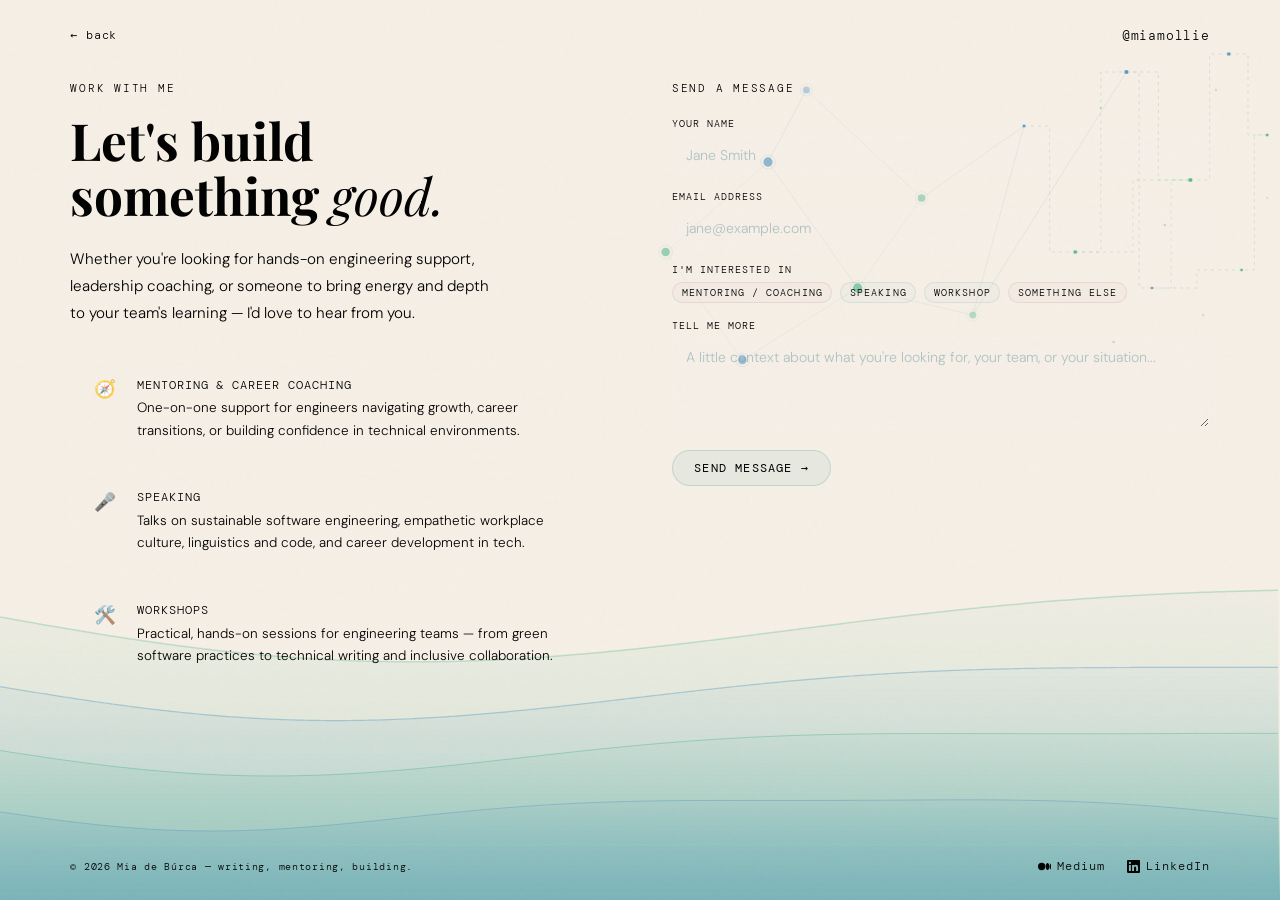
==== contact.html @ 3c82abfa "WIP Redesign" ====
<!doctype html>
<html lang="en">
  <head>
    <meta charset="UTF-8" />
    <meta name="viewport" content="width=device-width, initial-scale=1.0" />
    <title>Work with me — @miamollie</title>
    <link rel="preconnect" href="https://fonts.googleapis.com" />
    <link
      href="https://fonts.googleapis.com/css2?family=Playfair+Display:ital,wght@0,400;0,700;1,400&family=DM+Mono:wght@300;400;500&family=DM+Sans:ital,wght@0,300;0,400;1,300&display=swap"
      rel="stylesheet"
    />
    <style>
      *,
      *::before,
      *::after {
        box-sizing: border-box;
        margin: 0;
        padding: 0;
      }

      :root {
        --bg: #f5efe6;
        --primary: #6a9aaa;
        --primary-dim: #4a7888;
        --accent: #b07a6a;
        --accent-dim: #8a5a4a;
        --ink: #2a3540;
        --ink-mid: #4a5a68;
        --ink-lt: #7a8e9a;
      }

      html,
      body {
        height: 100%;
        overflow: hidden;
      }

      body {
        background: var(--bg);
        color: var(--pearl);
        font-family: "DM Sans", sans-serif;
        font-weight: 300;
      }

      /* ── Grain ── */
      body::after {
        content: "";
        position: fixed;
        inset: 0;
        z-index: 100;
        pointer-events: none;
        background-image: url("data:image/svg+xml,%3Csvg viewBox='0 0 200 200' xmlns='http://www.w3.org/2000/svg'%3E%3Cfilter id='n'%3E%3CfeTurbulence type='fractalNoise' baseFrequency='0.85' numOctaves='4' stitchTiles='stitch'/%3E%3C/filter%3E%3Crect width='100%25' height='100%25' filter='url(%23n)' opacity='0.035'/%3E%3C/svg%3E");
        opacity: 0.55;
      }

      canvas#bg-canvas {
        position: fixed;
        inset: 0;
        z-index: 0;
        pointer-events: none;
        width: 100%;
        height: 100%;
      }

      /* ── Shell ── */
      .shell {
        position: relative;
        z-index: 1;
        width: 100vw;
        height: 100vh;
        display: grid;
        grid-template-rows: auto 1fr auto;
        padding: 0 clamp(1.6rem, 5.5vw, 4.5rem);
        overflow: hidden;
      }

      /* ── Top bar ── */
      .topbar {
        display: flex;
        justify-content: space-between;
        align-items: center;
        padding: 1.7rem 0 0.8rem;
        opacity: 0;
        animation: up 0.7s 0.05s forwards;
      }
      .back-link {
        font-family: "DM Mono", monospace;
        font-size: 0.72rem;
        color: var(--muted-lt);
        text-decoration: none;
        letter-spacing: 0.07em;
        transition: color 0.2s;
        display: flex;
        align-items: center;
        gap: 0.4rem;
      }
      .back-link:hover {
        color: var(--teal);
      }
      .nav-logo {
        font-family: "DM Mono", monospace;
        font-size: 0.8rem;
        color: var(--mauve);
        letter-spacing: 0.06em;
        text-decoration: none;
      }

      /* ── Main ── */
      .main {
        display: grid;
        grid-template-columns: 1fr 1fr;
        gap: 4rem;
        align-items: start;
        padding-top: 1.5rem;
      }

      /* ── Left: intro ── */
      .left {
        opacity: 0;
        animation: up 0.85s 0.18s forwards;
      }

      .page-label {
        font-family: "DM Mono", monospace;
        font-size: 0.68rem;
        letter-spacing: 0.16em;
        text-transform: uppercase;
        color: var(--teal);
        margin-bottom: 1.1rem;
      }

      h1 {
        font-family: "Playfair Display", serif;
        font-weight: 700;
        font-size: clamp(2rem, 4vw, 3.4rem);
        line-height: 1.08;
        color: var(--pearl);
        margin-bottom: 1.4rem;
      }
      h1 em {
        font-style: italic;
        font-weight: 400;
        color: var(--mauve);
      }

      .intro-text {
        font-size: 0.95rem;
        line-height: 1.8;
        color: var(--muted-lt);
        margin-bottom: 2rem;
        max-width: 420px;
      }

      /* ── Service cards ── */
      .services {
        display: flex;
        flex-direction: column;
        gap: 0.85rem;
      }

      .service-card {
        display: flex;
        gap: 1rem;
        align-items: flex-start;
        padding: 1rem 1.1rem;
        border: 1px solid rgba(255, 255, 255, 0.055);
        border-radius: 10px;
        background: rgba(255, 255, 255, 0.025);
        transition:
          border-color 0.2s,
          background 0.2s;
      }
      .service-card:hover {
        border-color: rgba(130, 181, 170, 0.25);
        background: rgba(130, 181, 170, 0.04);
      }
      .service-icon {
        font-size: 1.1rem;
        width: 2rem;
        text-align: center;
        flex-shrink: 0;
        margin-top: 0.1rem;
        opacity: 0.75;
      }
      .service-body {
      }
      .service-title {
        font-family: "DM Mono", monospace;
        font-size: 0.74rem;
        letter-spacing: 0.08em;
        text-transform: uppercase;
        color: var(--teal);
        margin-bottom: 0.3rem;
      }
      .service-desc {
        font-size: 0.84rem;
        line-height: 1.65;
        color: var(--muted-lt);
      }

      /* ── Right: form ── */
      .right {
        opacity: 0;
        animation: up 0.85s 0.32s forwards;
      }

      .form-heading {
        font-family: "DM Mono", monospace;
        font-size: 0.68rem;
        letter-spacing: 0.16em;
        text-transform: uppercase;
        color: var(--mauve);
        margin-bottom: 1.4rem;
      }

      .form {
        display: flex;
        flex-direction: column;
        gap: 1rem;
      }

      .field {
        display: flex;
        flex-direction: column;
        gap: 0.35rem;
      }
      .field label {
        font-family: "DM Mono", monospace;
        font-size: 0.65rem;
        letter-spacing: 0.1em;
        text-transform: uppercase;
        color: var(--muted-lt);
      }
      .field input,
      .field textarea,
      .field select {
        background: rgba(255, 255, 255, 0.04);
        border: 1px solid rgba(255, 255, 255, 0.08);
        border-radius: 7px;
        color: var(--pearl);
        font-family: "DM Sans", sans-serif;
        font-size: 0.88rem;
        font-weight: 300;
        padding: 0.65em 0.9em;
        outline: none;
        transition:
          border-color 0.2s,
          background 0.2s;
        appearance: none;
        -webkit-appearance: none;
        width: 100%;
      }
      .field input::placeholder,
      .field textarea::placeholder {
        color: rgba(109, 149, 161, 0.5);
      }
      .field input:focus,
      .field textarea:focus,
      .field select:focus {
        border-color: rgba(130, 181, 170, 0.4);
        background: rgba(130, 181, 170, 0.05);
      }
      .field textarea {
        resize: vertical;
        min-height: 90px;
      }

      /* Type select: custom radio-button style */
      .type-group {
        display: flex;
        flex-wrap: wrap;
        gap: 0.5rem;
      }
      .type-btn {
        font-family: "DM Mono", monospace;
        font-size: 0.67rem;
        letter-spacing: 0.06em;
        padding: 0.32em 0.85em;
        border-radius: 999px;
        cursor: pointer;
        border: 1px solid rgba(130, 181, 170, 0.22);
        color: var(--muted-lt);
        background: rgba(130, 181, 170, 0.04);
        transition: all 0.18s;
        user-select: none;
      }
      .type-btn:hover {
        border-color: rgba(130, 181, 170, 0.45);
        color: var(--teal);
      }
      .type-btn.active {
        border-color: rgba(130, 181, 170, 0.6);
        background: rgba(130, 181, 170, 0.14);
        color: var(--teal);
      }
      .type-btn.m {
        border-color: rgba(192, 144, 144, 0.22);
        color: var(--muted-lt);
        background: rgba(192, 144, 144, 0.04);
      }
      .type-btn.m:hover {
        border-color: rgba(192, 144, 144, 0.5);
        color: var(--mauve);
      }
      .type-btn.m.active {
        border-color: rgba(192, 144, 144, 0.6);
        background: rgba(192, 144, 144, 0.14);
        color: var(--mauve);
      }

      /* Hidden radio inputs */
      .type-group input[type="radio"] {
        display: none;
      }

      .submit-btn {
        margin-top: 0.4rem;
        font-family: "DM Mono", monospace;
        font-size: 0.74rem;
        letter-spacing: 0.1em;
        text-transform: uppercase;
        padding: 0.75em 1.8em;
        border-radius: 999px;
        background: rgba(130, 181, 170, 0.12);
        border: 1px solid rgba(130, 181, 170, 0.35);
        color: var(--teal);
        cursor: pointer;
        transition: all 0.2s;
        align-self: flex-start;
      }
      .submit-btn:hover {
        background: rgba(130, 181, 170, 0.22);
        border-color: rgba(130, 181, 170, 0.65);
        color: var(--pearl);
      }

      /* ── Footer ── */
      footer {
        opacity: 0;
        animation: up 0.8s 0.78s forwards;
        display: flex;
        justify-content: space-between;
        align-items: center;
        padding: 0.9rem 0 1.6rem;
        border-top: 1px solid rgba(255, 255, 255, 0.05);
      }
      .footer-copy {
        font-family: "DM Mono", monospace;
        font-size: 0.64rem;
        color: var(--muted-lt);
        letter-spacing: 0.07em;
      }
      .footer-links {
        display: flex;
        gap: 1.4rem;
      }
      .footer-link {
        display: flex;
        align-items: center;
        gap: 0.4rem;
        font-family: "DM Mono", monospace;
        font-size: 0.72rem;
        letter-spacing: 0.08em;
        color: var(--muted-lt);
        text-decoration: none;
        transition: color 0.2s;
      }
      .footer-link:hover {
        color: var(--mauve);
      }
      .footer-link svg {
        width: 13px;
        height: 13px;
        flex-shrink: 0;
      }

      @keyframes up {
        from {
          opacity: 0;
          transform: translateY(14px);
        }
        to {
          opacity: 1;
          transform: translateY(0);
        }
      }
      @keyframes drift {
        from {
          transform: translate(0, 0) scale(1);
        }
        to {
          transform: translate(28px, 20px) scale(1.07);
        }
      }

      /* ── Success state ── */
      .success-msg {
        display: none;
        flex-direction: column;
        gap: 0.8rem;
        padding: 1.5rem;
        border: 1px solid rgba(130, 181, 170, 0.3);
        border-radius: 10px;
        background: rgba(130, 181, 170, 0.06);
      }
      .success-msg.show {
        display: flex;
      }
      .success-msg .s-title {
        font-family: "DM Mono", monospace;
        font-size: 0.78rem;
        letter-spacing: 0.1em;
        color: var(--teal);
      }
      .success-msg p {
        font-size: 0.88rem;
        line-height: 1.7;
        color: var(--muted-lt);
      }

      @media (max-width: 780px) {
        html,
        body {
          overflow: auto;
          height: auto;
        }
        .shell {
          height: auto;
          padding: 0 1.4rem;
        }
        .main {
          grid-template-columns: 1fr;
          gap: 2rem;
        }
        footer {
          flex-direction: column;
          align-items: flex-start;
          gap: 0.8rem;
        }
      }
    </style>
  </head>
  <body>
    <canvas id="bg-canvas"></canvas>

    <div class="shell">
      <header class="topbar">
        <a href="index.html" class="back-link">← back</a>
        <a href="index.html" class="nav-logo">@miamollie</a>
      </header>

      <main class="main">
        <!-- Left: intro + services -->
        <div class="left">
          <div class="page-label">work with me</div>
          <h1>Let's build<br />something <em>good.</em></h1>
          <p class="intro-text">
            Whether you're looking for hands-on engineering support, leadership
            coaching, or someone to bring energy and depth to your team's
            learning — I'd love to hear from you.
          </p>

          <div class="services">
            <div class="service-card">
              <div class="service-icon">🧭</div>
              <div class="service-body">
                <div class="service-title">Mentoring &amp; Career Coaching</div>
                <div class="service-desc">
                  One-on-one support for engineers navigating growth, career
                  transitions, or building confidence in technical environments.
                </div>
              </div>
            </div>
            <div class="service-card">
              <div class="service-icon">🎤</div>
              <div class="service-body">
                <div class="service-title">Speaking</div>
                <div class="service-desc">
                  Talks on sustainable software engineering, empathetic
                  workplace culture, linguistics and code, and career
                  development in tech.
                </div>
              </div>
            </div>
            <div class="service-card">
              <div class="service-icon">🛠️</div>
              <div class="service-body">
                <div class="service-title">Workshops</div>
                <div class="service-desc">
                  Practical, hands-on sessions for engineering teams — from
                  green software practices to technical writing and inclusive
                  collaboration.
                </div>
              </div>
            </div>
          </div>
        </div>

        <!-- Right: form -->
        <div class="right">
          <div class="form-heading">send a message</div>

          <div class="success-msg" id="successMsg">
            <span class="s-title">message sent ✓</span>
            <p>Thanks for reaching out — I'll be in touch soon.</p>
          </div>

          <form
            class="form"
            id="contactForm"
            action="https://formspree.io/f/YOUR_FORM_ID"
            method="POST"
          >
            <div class="field">
              <label>Your name</label>
              <input
                type="text"
                name="name"
                placeholder="Jane Smith"
                required
              />
            </div>

            <div class="field">
              <label>Email address</label>
              <input
                type="email"
                name="email"
                placeholder="jane@example.com"
                required
              />
            </div>

            <div class="field">
              <label>I'm interested in</label>
              <div class="type-group" id="typeGroup">
                <label class="type-btn m">
                  <input
                    type="radio"
                    name="enquiry_type"
                    value="Mentoring / Career Coaching"
                  />
                  Mentoring / Coaching
                </label>
                <label class="type-btn">
                  <input type="radio" name="enquiry_type" value="Speaking" />
                  Speaking
                </label>
                <label class="type-btn">
                  <input type="radio" name="enquiry_type" value="Workshop" />
                  Workshop
                </label>
                <label class="type-btn m">
                  <input
                    type="radio"
                    name="enquiry_type"
                    value="Something else"
                  />
                  Something else
                </label>
              </div>
            </div>

            <div class="field">
              <label>Tell me more</label>
              <textarea
                name="message"
                placeholder="A little context about what you're looking for, your team, or your situation..."
                required
              ></textarea>
            </div>

            <button type="submit" class="submit-btn">Send message →</button>
          </form>
        </div>
      </main>

      <footer>
        <span class="footer-copy"
          >© 2026 Mia de Búrca — writing, mentoring, building.</span
        >
        <div class="footer-links">
          <a
            href="https://medium.com/@miamolliedev"
            class="footer-link"
            target="_blank"
            rel="noopener"
          >
            <svg viewBox="0 0 24 24" fill="currentColor">
              <path
                d="M13.54 12a6.8 6.8 0 01-6.77 6.82A6.8 6.8 0 010 12a6.8 6.8 0 016.77-6.82A6.8 6.8 0 0113.54 12zm7.42 0c0 3.54-1.51 6.42-3.38 6.42-1.87 0-3.39-2.88-3.39-6.42s1.52-6.42 3.39-6.42 3.38 2.88 3.38 6.42M24 12c0 3.17-.53 5.75-1.19 5.75-.66 0-1.19-2.58-1.19-5.75s.53-5.75 1.19-5.75C23.47 6.25 24 8.83 24 12z"
              />
            </svg>
            Medium
          </a>
          <a
            href="https://linkedin.com/in/miamolliedev"
            class="footer-link"
            target="_blank"
            rel="noopener"
          >
            <svg viewBox="0 0 24 24" fill="currentColor">
              <path
                d="M20.447 20.452h-3.554v-5.569c0-1.328-.027-3.037-1.852-3.037-1.853 0-2.136 1.445-2.136 2.939v5.667H9.351V9h3.414v1.561h.046c.477-.9 1.637-1.85 3.37-1.85 3.601 0 4.267 2.37 4.267 5.455v6.286zM5.337 7.433a2.062 2.062 0 01-2.063-2.065 2.064 2.064 0 112.063 2.065zm1.782 13.019H3.555V9h3.564v11.452zM22.225 0H1.771C.792 0 0 .774 0 1.729v20.542C0 23.227.792 24 1.771 24h20.451C23.2 24 24 23.227 24 22.271V1.729C24 .774 23.2 0 22.222 0h.003z"
              />
            </svg>
            LinkedIn
          </a>
        </div>
      </footer>
    </div>

    <script>
      // ── Shared canvas background (same as index) ────────────────────
      const canvas = document.getElementById("bg-canvas");
      const ctx = canvas.getContext("2d");
      let W,
        H,
        t = 0;

      const GREEN = { r: 82, g: 181, b: 140 };
      const BLUE = { r: 80, g: 148, b: 190 };

      function resize() {
        W = canvas.width = window.innerWidth;
        H = canvas.height = window.innerHeight;
      }
      window.addEventListener("resize", resize);
      resize();

      function drawWaves(t) {
        const layers = [
          {
            amp: 38,
            freq: 0.0028,
            speed: 0.18,
            yBase: 0.68,
            colorBot: { ...GREEN, a: 0.22 },
            width: 1.5,
          },
          {
            amp: 28,
            freq: 0.0035,
            speed: 0.13,
            yBase: 0.76,
            colorBot: { ...BLUE, a: 0.28 },
            width: 1.2,
          },
          {
            amp: 22,
            freq: 0.0042,
            speed: 0.22,
            yBase: 0.83,
            colorBot: { ...GREEN, a: 0.32 },
            width: 1.0,
          },
          {
            amp: 16,
            freq: 0.0055,
            speed: 0.16,
            yBase: 0.9,
            colorBot: { ...BLUE, a: 0.35 },
            width: 0.8,
          },
        ];
        layers.forEach((l) => {
          const yMid = H * l.yBase;
          ctx.beginPath();
          ctx.moveTo(0, H);
          for (let x = 0; x <= W; x += 3) {
            const y =
              yMid +
              Math.sin(x * l.freq + t * l.speed) * l.amp +
              Math.sin(x * l.freq * 1.7 + t * l.speed * 0.6) * l.amp * 0.4;
            ctx.lineTo(x, y);
          }
          ctx.lineTo(W, H);
          ctx.closePath();
          const grad = ctx.createLinearGradient(0, yMid - l.amp * 2, 0, H);
          grad.addColorStop(
            0,
            `rgba(${l.colorBot.r},${l.colorBot.g},${l.colorBot.b},0)`,
          );
          grad.addColorStop(
            1,
            `rgba(${l.colorBot.r},${l.colorBot.g},${l.colorBot.b},${l.colorBot.a})`,
          );
          ctx.fillStyle = grad;
          ctx.fill();
          ctx.beginPath();
          for (let x = 0; x <= W; x += 3) {
            const y =
              yMid +
              Math.sin(x * l.freq + t * l.speed) * l.amp +
              Math.sin(x * l.freq * 1.7 + t * l.speed * 0.6) * l.amp * 0.4;
            x === 0 ? ctx.moveTo(x, y) : ctx.lineTo(x, y);
          }
          ctx.strokeStyle = `rgba(${l.colorBot.r},${l.colorBot.g},${l.colorBot.b},${l.colorBot.a * 1.4})`;
          ctx.lineWidth = l.width;
          ctx.stroke();
        });
      }

      const nodes = [
        { px: 0.52, py: 0.28, c: "g", circuit: false },
        { px: 0.6, py: 0.18, c: "b", circuit: false },
        { px: 0.67, py: 0.32, c: "g", circuit: false },
        { px: 0.58, py: 0.4, c: "b", circuit: false },
        { px: 0.72, py: 0.22, c: "g", circuit: false },
        { px: 0.63, py: 0.1, c: "b", circuit: false },
        { px: 0.76, py: 0.35, c: "g", circuit: false },
        { px: 0.8, py: 0.14, c: "b", circuit: true },
        { px: 0.84, py: 0.28, c: "g", circuit: true },
        { px: 0.88, py: 0.08, c: "b", circuit: true },
        { px: 0.93, py: 0.2, c: "g", circuit: true },
        { px: 0.96, py: 0.06, c: "b", circuit: true },
        { px: 0.99, py: 0.15, c: "g", circuit: true },
        { px: 0.9, py: 0.32, c: "b", circuit: true },
        { px: 0.97, py: 0.3, c: "g", circuit: true },
      ];
      const edges = [
        [0, 1],
        [1, 2],
        [2, 3],
        [0, 3],
        [1, 5],
        [5, 4],
        [4, 2],
        [2, 6],
        [6, 7],
        [7, 8],
        [4, 7],
        [6, 9],
        [8, 9],
        [9, 10],
        [10, 11],
        [11, 12],
        [10, 13],
        [13, 14],
        [12, 14],
        [9, 13],
        [8, 10],
      ];

      function nodeColor(n, alpha) {
        return n.c === "g"
          ? `rgba(${GREEN.r},${GREEN.g},${GREEN.b},${alpha})`
          : `rgba(${BLUE.r},${BLUE.g},${BLUE.b},${alpha})`;
      }

      function drawConstellation(t) {
        const pts = nodes.map((n) => ({
          x: n.px * W,
          y: n.py * H,
          circuit: n.circuit,
          c: n.c,
        }));
        edges.forEach(([ai, bi]) => {
          const a = pts[ai],
            b = pts[bi];
          const isCircuit = a.circuit && b.circuit;
          const avgX = (a.x + b.x) / 2 / W,
            avgY = 1 - (a.y + b.y) / 2 / H;
          const circuitness =
            Math.max(0, (avgX - 0.7) / 0.3 + (avgY - 0.5) / 0.5) * 0.5;
          const alpha =
            0.12 + circuitness * 0.25 + Math.sin(t * 0.4 + ai) * 0.04;
          const grad = ctx.createLinearGradient(a.x, a.y, b.x, b.y);
          grad.addColorStop(0, nodeColor(nodes[ai], alpha));
          grad.addColorStop(1, nodeColor(nodes[bi], alpha));
          ctx.beginPath();
          if (isCircuit) {
            const mid = a.x + (b.x - a.x) * 0.5;
            ctx.moveTo(a.x, a.y);
            ctx.lineTo(mid, a.y);
            ctx.lineTo(mid, b.y);
            ctx.lineTo(b.x, b.y);
          } else {
            ctx.moveTo(a.x, a.y);
            ctx.lineTo(b.x, b.y);
          }
          ctx.strokeStyle = grad;
          ctx.lineWidth = isCircuit ? 0.7 : 0.5;
          ctx.setLineDash(isCircuit ? [3, 4] : []);
          ctx.stroke();
          ctx.setLineDash([]);
        });
        pts.forEach((p, i) => {
          const pulse = Math.sin(t * 0.6 + i * 0.8) * 0.5 + 0.5;
          const r = (p.circuit ? 2.5 : 3.5) + pulse * 1.2;
          const alpha = p.circuit ? 0.5 + pulse * 0.3 : 0.35 + pulse * 0.3;
          if (p.circuit) {
            ctx.fillStyle = nodeColor(nodes[i], alpha);
            ctx.fillRect(p.x - r / 2, p.y - r / 2, r, r);
            ctx.fillStyle = nodeColor(nodes[i], alpha + 0.2);
            ctx.fillRect(p.x - 1, p.y - 1, 2, 2);
          } else {
            ctx.beginPath();
            ctx.arc(p.x, p.y, r, 0, Math.PI * 2);
            ctx.fillStyle = nodeColor(nodes[i], alpha);
            ctx.fill();
            ctx.beginPath();
            ctx.arc(p.x, p.y, r + 2.5, 0, Math.PI * 2);
            ctx.strokeStyle = nodeColor(nodes[i], alpha * 0.4);
            ctx.lineWidth = 0.5;
            ctx.stroke();
          }
        });
        [
          { px: 0.86, py: 0.12 },
          { px: 0.91, py: 0.25 },
          { px: 0.95, py: 0.1 },
          { px: 0.99, py: 0.22 },
          { px: 0.94, py: 0.35 },
          { px: 0.87, py: 0.38 },
        ].forEach((d, i) => {
          const blink = Math.sin(t * 0.8 + i * 1.3) * 0.5 + 0.5;
          ctx.beginPath();
          ctx.arc(d.px * W, d.py * H, 1.2, 0, Math.PI * 2);
          ctx.fillStyle = `rgba(${GREEN.r},${GREEN.g},${GREEN.b},${0.18 + blink * 0.2})`;
          ctx.fill();
        });
      }

      function draw() {
        ctx.clearRect(0, 0, W, H);
        drawWaves(t);
        drawConstellation(t);
        t += 0.016;
        requestAnimationFrame(draw);
      }
      draw();

      // ── Type button toggle ────────────────────────────────────────
      document.querySelectorAll(".type-btn").forEach((btn) => {
        btn.addEventListener("click", () => {
          document
            .querySelectorAll(".type-btn")
            .forEach((b) => b.classList.remove("active"));
          btn.classList.add("active");
          btn.querySelector('input[type="radio"]').checked = true;
        });
      });

      // ── Form submit (Formspree) ──────────────────────────────────
      // To activate: replace YOUR_FORM_ID in the form action with your Formspree ID.
      // Or you can intercept here and send via fetch:
      const form = document.getElementById("contactForm");
      form.addEventListener("submit", async (e) => {
        e.preventDefault();
        const data = new FormData(form);
        try {
          const res = await fetch(form.action, {
            method: "POST",
            body: data,
            headers: { Accept: "application/json" },
          });
          if (res.ok) {
            form.style.display = "none";
            document.getElementById("successMsg").classList.add("show");
          }
        } catch (_) {
          // Fallback: just show success for now
          form.style.display = "none";
          document.getElementById("successMsg").classList.add("show");
        }
      });
    </script>
  </body>
</html>
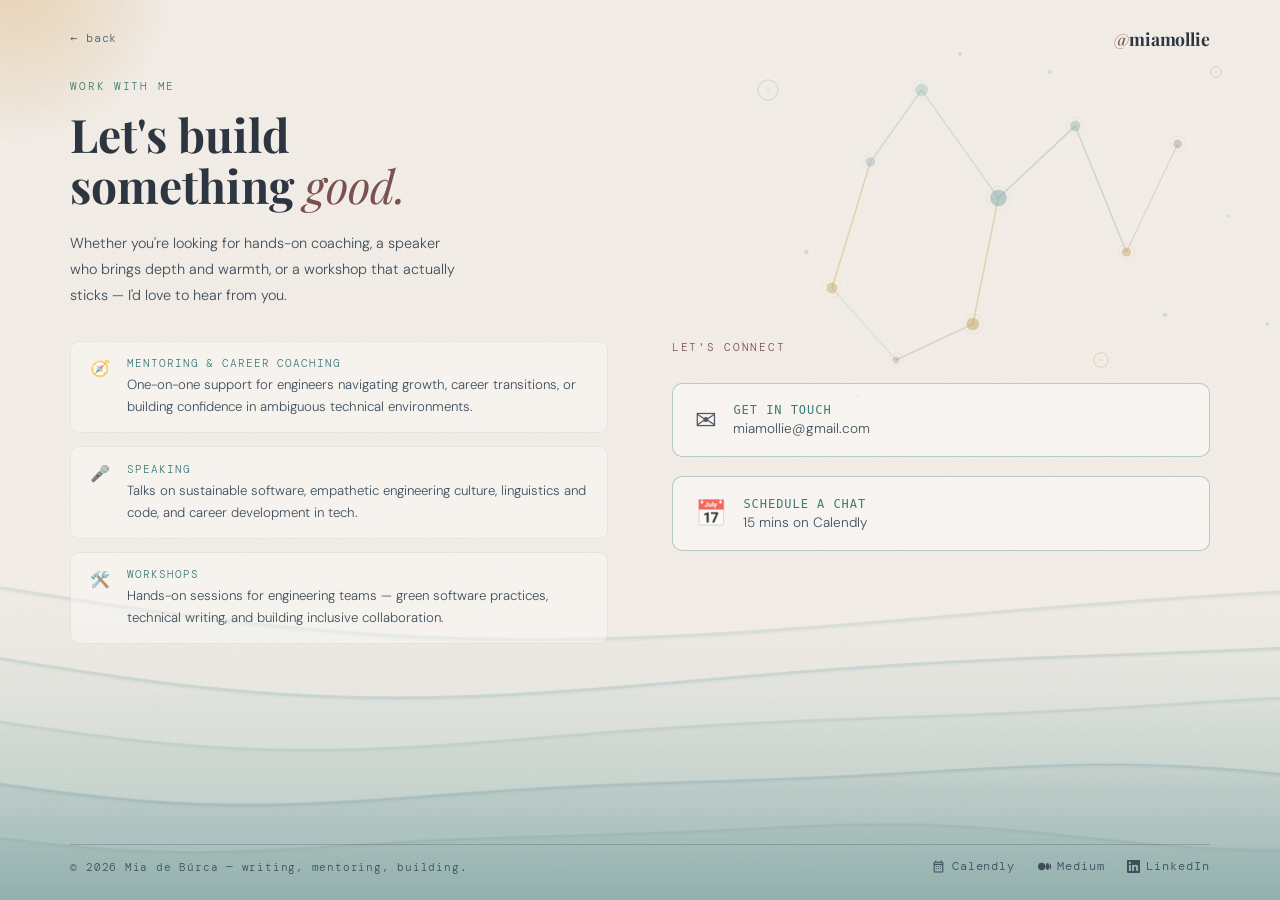
==== commit 7d297c54: "extract shared css" ====
--- a/contact.html
+++ b/contact.html
@@ -4,434 +4,203 @@
     <meta charset="UTF-8" />
     <meta name="viewport" content="width=device-width, initial-scale=1.0" />
     <title>Work with me — @miamollie</title>
+    <meta
+      name="description"
+      content="Work with Mia de Búrca — mentoring, career coaching, speaking, and workshops for engineering teams."
+    />
+    <link rel="icon" type="image/png" sizes="16x16" href="favicon.png" />
     <link rel="preconnect" href="https://fonts.googleapis.com" />
     <link
       href="https://fonts.googleapis.com/css2?family=Playfair+Display:ital,wght@0,400;0,700;1,400&family=DM+Mono:wght@300;400;500&family=DM+Sans:ital,wght@0,300;0,400;1,300&display=swap"
       rel="stylesheet"
     />
+    <link rel="stylesheet" href="shared.css" />
     <style>
-      *,
-      *::before,
-      *::after {
-        box-sizing: border-box;
-        margin: 0;
-        padding: 0;
-      }
-
-      :root {
-        --bg: #f5efe6;
-        --primary: #6a9aaa;
-        --primary-dim: #4a7888;
-        --accent: #b07a6a;
-        --accent-dim: #8a5a4a;
-        --ink: #2a3540;
-        --ink-mid: #4a5a68;
-        --ink-lt: #7a8e9a;
-      }
-
-      html,
-      body {
-        height: 100%;
-        overflow: hidden;
-      }
-
-      body {
-        background: var(--bg);
-        color: var(--pearl);
-        font-family: "DM Sans", sans-serif;
-        font-weight: 300;
-      }
-
-      /* ── Grain ── */
-      body::after {
-        content: "";
-        position: fixed;
-        inset: 0;
-        z-index: 100;
-        pointer-events: none;
-        background-image: url("data:image/svg+xml,%3Csvg viewBox='0 0 200 200' xmlns='http://www.w3.org/2000/svg'%3E%3Cfilter id='n'%3E%3CfeTurbulence type='fractalNoise' baseFrequency='0.85' numOctaves='4' stitchTiles='stitch'/%3E%3C/filter%3E%3Crect width='100%25' height='100%25' filter='url(%23n)' opacity='0.035'/%3E%3C/svg%3E");
-        opacity: 0.55;
-      }
-
-      canvas#bg-canvas {
-        position: fixed;
-        inset: 0;
-        z-index: 0;
-        pointer-events: none;
-        width: 100%;
-        height: 100%;
-      }
-
-      /* ── Shell ── */
-      .shell {
-        position: relative;
-        z-index: 1;
-        width: 100vw;
-        height: 100vh;
-        display: grid;
-        grid-template-rows: auto 1fr auto;
-        padding: 0 clamp(1.6rem, 5.5vw, 4.5rem);
-        overflow: hidden;
-      }
-
-      /* ── Top bar ── */
-      .topbar {
-        display: flex;
-        justify-content: space-between;
-        align-items: center;
-        padding: 1.7rem 0 0.8rem;
-        opacity: 0;
-        animation: up 0.7s 0.05s forwards;
-      }
-      .back-link {
-        font-family: "DM Mono", monospace;
-        font-size: 0.72rem;
-        color: var(--muted-lt);
-        text-decoration: none;
-        letter-spacing: 0.07em;
-        transition: color 0.2s;
-        display: flex;
-        align-items: center;
-        gap: 0.4rem;
-      }
-      .back-link:hover {
-        color: var(--teal);
-      }
-      .nav-logo {
-        font-family: "DM Mono", monospace;
-        font-size: 0.8rem;
-        color: var(--mauve);
-        letter-spacing: 0.06em;
-        text-decoration: none;
-      }
-
-      /* ── Main ── */
+      /* Main */
       .main {
         display: grid;
         grid-template-columns: 1fr 1fr;
-        gap: 4rem;
+        gap: clamp(2rem, 5vw, 5rem);
         align-items: start;
-        padding-top: 1.5rem;
-      }
-
-      /* ── Left: intro ── */
+        padding-top: 1rem;
+      }
+
       .left {
         opacity: 0;
         animation: up 0.85s 0.18s forwards;
       }
 
-      .page-label {
+      .page-eyebrow {
         font-family: "DM Mono", monospace;
-        font-size: 0.68rem;
+        font-size: 0.67rem;
         letter-spacing: 0.16em;
         text-transform: uppercase;
-        color: var(--teal);
-        margin-bottom: 1.1rem;
+        color: var(--teal-ink);
+        margin-bottom: 1rem;
       }
 
       h1 {
         font-family: "Playfair Display", serif;
         font-weight: 700;
-        font-size: clamp(2rem, 4vw, 3.4rem);
-        line-height: 1.08;
-        color: var(--pearl);
-        margin-bottom: 1.4rem;
+        font-size: clamp(1.9rem, 3.6vw, 3.2rem);
+        line-height: 1.1;
+        color: var(--ink);
+        margin-bottom: 1.3rem;
       }
       h1 em {
         font-style: italic;
         font-weight: 400;
-        color: var(--mauve);
-      }
-
-      .intro-text {
-        font-size: 0.95rem;
+        color: var(--mauve-ink);
+      }
+
+      .intro {
+        font-size: 0.9rem;
         line-height: 1.8;
-        color: var(--muted-lt);
+        color: var(--ink-mid);
         margin-bottom: 2rem;
-        max-width: 420px;
-      }
-
-      /* ── Service cards ── */
+        max-width: 400px;
+      }
+
       .services {
         display: flex;
         flex-direction: column;
-        gap: 0.85rem;
-      }
-
+        gap: 0.8rem;
+      }
       .service-card {
         display: flex;
-        gap: 1rem;
+        gap: 0.9rem;
         align-items: flex-start;
-        padding: 1rem 1.1rem;
-        border: 1px solid rgba(255, 255, 255, 0.055);
-        border-radius: 10px;
-        background: rgba(255, 255, 255, 0.025);
+        padding: 0.9rem 1rem;
+        border: 1px solid rgba(44, 53, 64, 0.08);
+        border-radius: 9px;
+        background: rgba(255, 255, 255, 0.38);
         transition:
           border-color 0.2s,
           background 0.2s;
       }
       .service-card:hover {
-        border-color: rgba(130, 181, 170, 0.25);
-        background: rgba(130, 181, 170, 0.04);
-      }
-      .service-icon {
-        font-size: 1.1rem;
-        width: 2rem;
+        border-color: rgba(122, 172, 170, 0.3);
+        background: rgba(255, 255, 255, 0.55);
+      }
+      .s-icon {
+        font-size: 1rem;
+        width: 1.6rem;
         text-align: center;
         flex-shrink: 0;
+        opacity: 0.7;
         margin-top: 0.1rem;
-        opacity: 0.75;
-      }
-      .service-body {
-      }
-      .service-title {
+      }
+      .s-title {
         font-family: "DM Mono", monospace;
-        font-size: 0.74rem;
+        font-size: 0.7rem;
         letter-spacing: 0.08em;
         text-transform: uppercase;
-        color: var(--teal);
-        margin-bottom: 0.3rem;
-      }
-      .service-desc {
+        color: var(--teal-ink);
+        margin-bottom: 0.25rem;
+      }
+      .s-desc {
+        font-size: 0.83rem;
+        line-height: 1.65;
+        color: var(--ink-mid);
+      }
+
+      .right {
+        opacity: 0;
+        align-self: anchor-center;
+        animation: up 0.85s 0.3s forwards;
+      }
+
+      .form-label {
+        font-family: "DM Mono", monospace;
+        font-size: 0.67rem;
+        letter-spacing: 0.16em;
+        text-transform: uppercase;
+        color: var(--mauve-ink);
+        margin-bottom: 1.8rem;
+      }
+
+      .cta-block {
+        display: flex;
+        flex-direction: column;
+        gap: 1.2rem;
+        margin-bottom: 2rem;
+      }
+
+      .cta-btn {
+        display: flex;
+        align-items: center;
+        gap: 1rem;
+        padding: 1.2rem 1.4rem;
+        border: 1px solid rgba(61, 122, 120, 0.35);
+        border-radius: 10px;
+        background: rgba(255, 255, 255, 0.45);
+        text-decoration: none;
+        color: var(--ink);
+        transition: all 0.2s;
+      }
+      .cta-btn:hover {
+        border-color: rgba(61, 122, 120, 0.6);
+        background: rgba(255, 255, 255, 0.65);
+        box-shadow: 0 4px 16px rgba(61, 122, 120, 0.12);
+      }
+      .cta-btn:focus-visible {
+        outline: 2px solid var(--teal-ink);
+        outline-offset: 3px;
+      }
+
+      .cta-icon {
+        font-size: 1.6rem;
+        opacity: 0.8;
+        flex-shrink: 0;
+      }
+
+      .cta-text {
+        display: flex;
+        flex-direction: column;
+        gap: 0.2rem;
+      }
+      .cta-label {
+        font-family: "DM Mono", monospace;
+        font-size: 0.75rem;
+        letter-spacing: 0.08em;
+        text-transform: uppercase;
+        color: var(--teal-ink);
+        font-weight: 500;
+      }
+      .cta-sub {
+        font-size: 0.85rem;
+        color: var(--ink-mid);
+        font-weight: 300;
+      }
+
+      .cta-note {
         font-size: 0.84rem;
         line-height: 1.65;
-        color: var(--muted-lt);
-      }
-
-      /* ── Right: form ── */
-      .right {
-        opacity: 0;
-        animation: up 0.85s 0.32s forwards;
-      }
-
-      .form-heading {
-        font-family: "DM Mono", monospace;
-        font-size: 0.68rem;
-        letter-spacing: 0.16em;
-        text-transform: uppercase;
-        color: var(--mauve);
-        margin-bottom: 1.4rem;
-      }
-
-      .form {
-        display: flex;
-        flex-direction: column;
-        gap: 1rem;
-      }
-
-      .field {
-        display: flex;
-        flex-direction: column;
-        gap: 0.35rem;
-      }
-      .field label {
-        font-family: "DM Mono", monospace;
-        font-size: 0.65rem;
-        letter-spacing: 0.1em;
-        text-transform: uppercase;
-        color: var(--muted-lt);
-      }
-      .field input,
-      .field textarea,
-      .field select {
-        background: rgba(255, 255, 255, 0.04);
-        border: 1px solid rgba(255, 255, 255, 0.08);
-        border-radius: 7px;
-        color: var(--pearl);
-        font-family: "DM Sans", sans-serif;
-        font-size: 0.88rem;
-        font-weight: 300;
-        padding: 0.65em 0.9em;
-        outline: none;
-        transition:
-          border-color 0.2s,
-          background 0.2s;
-        appearance: none;
-        -webkit-appearance: none;
-        width: 100%;
-      }
-      .field input::placeholder,
-      .field textarea::placeholder {
-        color: rgba(109, 149, 161, 0.5);
-      }
-      .field input:focus,
-      .field textarea:focus,
-      .field select:focus {
-        border-color: rgba(130, 181, 170, 0.4);
-        background: rgba(130, 181, 170, 0.05);
-      }
-      .field textarea {
-        resize: vertical;
-        min-height: 90px;
-      }
-
-      /* Type select: custom radio-button style */
-      .type-group {
-        display: flex;
-        flex-wrap: wrap;
-        gap: 0.5rem;
-      }
-      .type-btn {
-        font-family: "DM Mono", monospace;
-        font-size: 0.67rem;
-        letter-spacing: 0.06em;
-        padding: 0.32em 0.85em;
-        border-radius: 999px;
-        cursor: pointer;
-        border: 1px solid rgba(130, 181, 170, 0.22);
-        color: var(--muted-lt);
-        background: rgba(130, 181, 170, 0.04);
-        transition: all 0.18s;
-        user-select: none;
-      }
-      .type-btn:hover {
-        border-color: rgba(130, 181, 170, 0.45);
-        color: var(--teal);
-      }
-      .type-btn.active {
-        border-color: rgba(130, 181, 170, 0.6);
-        background: rgba(130, 181, 170, 0.14);
-        color: var(--teal);
-      }
-      .type-btn.m {
-        border-color: rgba(192, 144, 144, 0.22);
-        color: var(--muted-lt);
-        background: rgba(192, 144, 144, 0.04);
-      }
-      .type-btn.m:hover {
-        border-color: rgba(192, 144, 144, 0.5);
-        color: var(--mauve);
-      }
-      .type-btn.m.active {
-        border-color: rgba(192, 144, 144, 0.6);
-        background: rgba(192, 144, 144, 0.14);
-        color: var(--mauve);
-      }
-
-      /* Hidden radio inputs */
-      .type-group input[type="radio"] {
-        display: none;
-      }
-
-      .submit-btn {
-        margin-top: 0.4rem;
-        font-family: "DM Mono", monospace;
-        font-size: 0.74rem;
-        letter-spacing: 0.1em;
-        text-transform: uppercase;
-        padding: 0.75em 1.8em;
-        border-radius: 999px;
-        background: rgba(130, 181, 170, 0.12);
-        border: 1px solid rgba(130, 181, 170, 0.35);
-        color: var(--teal);
-        cursor: pointer;
-        transition: all 0.2s;
-        align-self: flex-start;
-      }
-      .submit-btn:hover {
-        background: rgba(130, 181, 170, 0.22);
-        border-color: rgba(130, 181, 170, 0.65);
-        color: var(--pearl);
-      }
-
-      /* ── Footer ── */
-      footer {
-        opacity: 0;
-        animation: up 0.8s 0.78s forwards;
-        display: flex;
-        justify-content: space-between;
-        align-items: center;
-        padding: 0.9rem 0 1.6rem;
-        border-top: 1px solid rgba(255, 255, 255, 0.05);
-      }
-      .footer-copy {
-        font-family: "DM Mono", monospace;
-        font-size: 0.64rem;
-        color: var(--muted-lt);
-        letter-spacing: 0.07em;
-      }
-      .footer-links {
-        display: flex;
-        gap: 1.4rem;
-      }
-      .footer-link {
-        display: flex;
-        align-items: center;
-        gap: 0.4rem;
-        font-family: "DM Mono", monospace;
-        font-size: 0.72rem;
-        letter-spacing: 0.08em;
-        color: var(--muted-lt);
-        text-decoration: none;
-        transition: color 0.2s;
-      }
-      .footer-link:hover {
-        color: var(--mauve);
-      }
-      .footer-link svg {
-        width: 13px;
-        height: 13px;
-        flex-shrink: 0;
-      }
-
-      @keyframes up {
-        from {
-          opacity: 0;
-          transform: translateY(14px);
+        color: var(--ink-lt);
+        max-width: 360px;
+      }
+
+      @media (max-width: 780px) {
+        #wave-canvas {
+          display: none;
         }
-        to {
-          opacity: 1;
-          transform: translateY(0);
-        }
-      }
-      @keyframes drift {
-        from {
-          transform: translate(0, 0) scale(1);
-        }
-        to {
-          transform: translate(28px, 20px) scale(1.07);
-        }
-      }
-
-      /* ── Success state ── */
-      .success-msg {
-        display: none;
-        flex-direction: column;
-        gap: 0.8rem;
-        padding: 1.5rem;
-        border: 1px solid rgba(130, 181, 170, 0.3);
-        border-radius: 10px;
-        background: rgba(130, 181, 170, 0.06);
-      }
-      .success-msg.show {
-        display: flex;
-      }
-      .success-msg .s-title {
-        font-family: "DM Mono", monospace;
-        font-size: 0.78rem;
-        letter-spacing: 0.1em;
-        color: var(--teal);
-      }
-      .success-msg p {
-        font-size: 0.88rem;
-        line-height: 1.7;
-        color: var(--muted-lt);
-      }
-
-      @media (max-width: 780px) {
+
         html,
         body {
           overflow: auto;
           height: auto;
         }
+
         .shell {
           height: auto;
           padding: 0 1.4rem;
         }
+
         .main {
           grid-template-columns: 1fr;
           gap: 2rem;
         }
+
         footer {
           flex-direction: column;
           align-items: flex-start;
@@ -441,54 +210,56 @@
     </style>
   </head>
   <body>
-    <canvas id="bg-canvas"></canvas>
+    <canvas id="wave-canvas"></canvas>
+
+    <a href="#main-content" class="skip-link">Skip to main content</a>
 
     <div class="shell">
       <header class="topbar">
         <a href="index.html" class="back-link">← back</a>
-        <a href="index.html" class="nav-logo">@miamollie</a>
+        <a href="index.html" class="nav-handle"
+          ><span class="at">@</span>miamollie</a
+        >
       </header>
 
-      <main class="main">
-        <!-- Left: intro + services -->
+      <main class="main" id="main-content">
         <div class="left">
-          <div class="page-label">work with me</div>
+          <div class="page-eyebrow">work with me</div>
           <h1>Let's build<br />something <em>good.</em></h1>
-          <p class="intro-text">
-            Whether you're looking for hands-on engineering support, leadership
-            coaching, or someone to bring energy and depth to your team's
-            learning — I'd love to hear from you.
+          <p class="intro">
+            Whether you're looking for hands-on coaching, a speaker who brings
+            depth and warmth, or a workshop that actually sticks — I'd love to
+            hear from you.
           </p>
-
           <div class="services">
             <div class="service-card">
-              <div class="service-icon">🧭</div>
-              <div class="service-body">
-                <div class="service-title">Mentoring &amp; Career Coaching</div>
-                <div class="service-desc">
+              <div class="s-icon">🧭</div>
+              <div>
+                <div class="s-title">Mentoring &amp; Career Coaching</div>
+                <div class="s-desc">
                   One-on-one support for engineers navigating growth, career
-                  transitions, or building confidence in technical environments.
+                  transitions, or building confidence in ambiguous technical
+                  environments.
                 </div>
               </div>
             </div>
             <div class="service-card">
-              <div class="service-icon">🎤</div>
-              <div class="service-body">
-                <div class="service-title">Speaking</div>
-                <div class="service-desc">
-                  Talks on sustainable software engineering, empathetic
-                  workplace culture, linguistics and code, and career
-                  development in tech.
+              <div class="s-icon">🎤</div>
+              <div>
+                <div class="s-title">Speaking</div>
+                <div class="s-desc">
+                  Talks on sustainable software, empathetic engineering culture,
+                  linguistics and code, and career development in tech.
                 </div>
               </div>
             </div>
             <div class="service-card">
-              <div class="service-icon">🛠️</div>
-              <div class="service-body">
-                <div class="service-title">Workshops</div>
-                <div class="service-desc">
-                  Practical, hands-on sessions for engineering teams — from
-                  green software practices to technical writing and inclusive
+              <div class="s-icon">🛠️</div>
+              <div>
+                <div class="s-title">Workshops</div>
+                <div class="s-desc">
+                  Hands-on sessions for engineering teams — green software
+                  practices, technical writing, and building inclusive
                   collaboration.
                 </div>
               </div>
@@ -496,82 +267,31 @@
           </div>
         </div>
 
-        <!-- Right: form -->
         <div class="right">
-          <div class="form-heading">send a message</div>
-
-          <div class="success-msg" id="successMsg">
-            <span class="s-title">message sent ✓</span>
-            <p>Thanks for reaching out — I'll be in touch soon.</p>
+          <div class="form-label">let's connect</div>
+
+          <div class="cta-block">
+            <a href="mailto:miamollie@gmail.com" class="cta-btn cta-email">
+              <span class="cta-icon">✉</span>
+              <span class="cta-text">
+                <span class="cta-label">Get in touch</span>
+                <span class="cta-sub">miamollie@gmail.com</span>
+              </span>
+            </a>
+
+            <a
+              href="https://calendly.com/miamolliedev/"
+              target="_blank"
+              rel="noopener"
+              class="cta-btn cta-calendly"
+            >
+              <span class="cta-icon">📅</span>
+              <span class="cta-text">
+                <span class="cta-label">Schedule a chat</span>
+                <span class="cta-sub">15 mins on Calendly</span>
+              </span>
+            </a>
           </div>
-
-          <form
-            class="form"
-            id="contactForm"
-            action="https://formspree.io/f/YOUR_FORM_ID"
-            method="POST"
-          >
-            <div class="field">
-              <label>Your name</label>
-              <input
-                type="text"
-                name="name"
-                placeholder="Jane Smith"
-                required
-              />
-            </div>
-
-            <div class="field">
-              <label>Email address</label>
-              <input
-                type="email"
-                name="email"
-                placeholder="jane@example.com"
-                required
-              />
-            </div>
-
-            <div class="field">
-              <label>I'm interested in</label>
-              <div class="type-group" id="typeGroup">
-                <label class="type-btn m">
-                  <input
-                    type="radio"
-                    name="enquiry_type"
-                    value="Mentoring / Career Coaching"
-                  />
-                  Mentoring / Coaching
-                </label>
-                <label class="type-btn">
-                  <input type="radio" name="enquiry_type" value="Speaking" />
-                  Speaking
-                </label>
-                <label class="type-btn">
-                  <input type="radio" name="enquiry_type" value="Workshop" />
-                  Workshop
-                </label>
-                <label class="type-btn m">
-                  <input
-                    type="radio"
-                    name="enquiry_type"
-                    value="Something else"
-                  />
-                  Something else
-                </label>
-              </div>
-            </div>
-
-            <div class="field">
-              <label>Tell me more</label>
-              <textarea
-                name="message"
-                placeholder="A little context about what you're looking for, your team, or your situation..."
-                required
-              ></textarea>
-            </div>
-
-            <button type="submit" class="submit-btn">Send message →</button>
-          </form>
         </div>
       </main>
 
@@ -580,6 +300,19 @@
           >© 2026 Mia de Búrca — writing, mentoring, building.</span
         >
         <div class="footer-links">
+          <a
+            href="https://calendly.com/miamolliedev/"
+            class="footer-link"
+            target="_blank"
+            rel="noopener"
+          >
+            <svg viewBox="0 0 24 24" fill="currentColor">
+              <path
+                d="M19 3h-1V1h-2v2H8V1H6v2H5a2 2 0 00-2 2v16a2 2 0 002 2h14a2 2 0 002-2V5a2 2 0 00-2-2zm0 18H5V9h14v12zm0-14H5V5h14v2zM9 13H7v-2h2v2zm4 0h-2v-2h2v2zm4 0h-2v-2h2v2zm-8 4H7v-2h2v2zm4 0h-2v-2h2v2zm4 0h-2v-2h2v2z"
+              />
+            </svg>
+            Calendly
+          </a>
           <a
             href="https://medium.com/@miamolliedev"
             class="footer-link"
@@ -594,7 +327,7 @@
             Medium
           </a>
           <a
-            href="https://linkedin.com/in/miamolliedev"
+            href="https://linkedin.com/in/miamollie"
             class="footer-link"
             target="_blank"
             rel="noopener"
@@ -611,260 +344,129 @@
     </div>
 
     <script>
-      // ── Shared canvas background (same as index) ────────────────────
-      const canvas = document.getElementById("bg-canvas");
-      const ctx = canvas.getContext("2d");
-      let W,
-        H,
-        t = 0;
-
-      const GREEN = { r: 82, g: 181, b: 140 };
-      const BLUE = { r: 80, g: 148, b: 190 };
-
-      function resize() {
-        W = canvas.width = window.innerWidth;
-        H = canvas.height = window.innerHeight;
-      }
-      window.addEventListener("resize", resize);
-      resize();
-
-      function drawWaves(t) {
-        const layers = [
-          {
-            amp: 38,
-            freq: 0.0028,
-            speed: 0.18,
-            yBase: 0.68,
-            colorBot: { ...GREEN, a: 0.22 },
-            width: 1.5,
-          },
-          {
-            amp: 28,
-            freq: 0.0035,
-            speed: 0.13,
-            yBase: 0.76,
-            colorBot: { ...BLUE, a: 0.28 },
-            width: 1.2,
-          },
-          {
-            amp: 22,
-            freq: 0.0042,
-            speed: 0.22,
-            yBase: 0.83,
-            colorBot: { ...GREEN, a: 0.32 },
-            width: 1.0,
-          },
-          {
-            amp: 16,
-            freq: 0.0055,
-            speed: 0.16,
-            yBase: 0.9,
-            colorBot: { ...BLUE, a: 0.35 },
-            width: 0.8,
-          },
-        ];
-        layers.forEach((l) => {
-          const yMid = H * l.yBase;
-          ctx.beginPath();
-          ctx.moveTo(0, H);
-          for (let x = 0; x <= W; x += 3) {
-            const y =
-              yMid +
-              Math.sin(x * l.freq + t * l.speed) * l.amp +
-              Math.sin(x * l.freq * 1.7 + t * l.speed * 0.6) * l.amp * 0.4;
-            ctx.lineTo(x, y);
-          }
-          ctx.lineTo(W, H);
-          ctx.closePath();
-          const grad = ctx.createLinearGradient(0, yMid - l.amp * 2, 0, H);
-          grad.addColorStop(
-            0,
-            `rgba(${l.colorBot.r},${l.colorBot.g},${l.colorBot.b},0)`,
-          );
-          grad.addColorStop(
-            1,
-            `rgba(${l.colorBot.r},${l.colorBot.g},${l.colorBot.b},${l.colorBot.a})`,
-          );
-          ctx.fillStyle = grad;
-          ctx.fill();
-          ctx.beginPath();
-          for (let x = 0; x <= W; x += 3) {
-            const y =
-              yMid +
-              Math.sin(x * l.freq + t * l.speed) * l.amp +
-              Math.sin(x * l.freq * 1.7 + t * l.speed * 0.6) * l.amp * 0.4;
-            x === 0 ? ctx.moveTo(x, y) : ctx.lineTo(x, y);
-          }
-          ctx.strokeStyle = `rgba(${l.colorBot.r},${l.colorBot.g},${l.colorBot.b},${l.colorBot.a * 1.4})`;
-          ctx.lineWidth = l.width;
-          ctx.stroke();
-        });
-      }
-
-      const nodes = [
-        { px: 0.52, py: 0.28, c: "g", circuit: false },
-        { px: 0.6, py: 0.18, c: "b", circuit: false },
-        { px: 0.67, py: 0.32, c: "g", circuit: false },
-        { px: 0.58, py: 0.4, c: "b", circuit: false },
-        { px: 0.72, py: 0.22, c: "g", circuit: false },
-        { px: 0.63, py: 0.1, c: "b", circuit: false },
-        { px: 0.76, py: 0.35, c: "g", circuit: false },
-        { px: 0.8, py: 0.14, c: "b", circuit: true },
-        { px: 0.84, py: 0.28, c: "g", circuit: true },
-        { px: 0.88, py: 0.08, c: "b", circuit: true },
-        { px: 0.93, py: 0.2, c: "g", circuit: true },
-        { px: 0.96, py: 0.06, c: "b", circuit: true },
-        { px: 0.99, py: 0.15, c: "g", circuit: true },
-        { px: 0.9, py: 0.32, c: "b", circuit: true },
-        { px: 0.97, py: 0.3, c: "g", circuit: true },
-      ];
-      const edges = [
-        [0, 1],
-        [1, 2],
-        [2, 3],
-        [0, 3],
-        [1, 5],
-        [5, 4],
-        [4, 2],
-        [2, 6],
-        [6, 7],
-        [7, 8],
-        [4, 7],
-        [6, 9],
-        [8, 9],
-        [9, 10],
-        [10, 11],
-        [11, 12],
-        [10, 13],
-        [13, 14],
-        [12, 14],
-        [9, 13],
-        [8, 10],
-      ];
-
-      function nodeColor(n, alpha) {
-        return n.c === "g"
-          ? `rgba(${GREEN.r},${GREEN.g},${GREEN.b},${alpha})`
-          : `rgba(${BLUE.r},${BLUE.g},${BLUE.b},${alpha})`;
-      }
-
-      function drawConstellation(t) {
-        const pts = nodes.map((n) => ({
-          x: n.px * W,
-          y: n.py * H,
-          circuit: n.circuit,
-          c: n.c,
-        }));
-        edges.forEach(([ai, bi]) => {
-          const a = pts[ai],
-            b = pts[bi];
-          const isCircuit = a.circuit && b.circuit;
-          const avgX = (a.x + b.x) / 2 / W,
-            avgY = 1 - (a.y + b.y) / 2 / H;
-          const circuitness =
-            Math.max(0, (avgX - 0.7) / 0.3 + (avgY - 0.5) / 0.5) * 0.5;
-          const alpha =
-            0.12 + circuitness * 0.25 + Math.sin(t * 0.4 + ai) * 0.04;
-          const grad = ctx.createLinearGradient(a.x, a.y, b.x, b.y);
-          grad.addColorStop(0, nodeColor(nodes[ai], alpha));
-          grad.addColorStop(1, nodeColor(nodes[bi], alpha));
-          ctx.beginPath();
-          if (isCircuit) {
-            const mid = a.x + (b.x - a.x) * 0.5;
-            ctx.moveTo(a.x, a.y);
-            ctx.lineTo(mid, a.y);
-            ctx.lineTo(mid, b.y);
-            ctx.lineTo(b.x, b.y);
-          } else {
-            ctx.moveTo(a.x, a.y);
-            ctx.lineTo(b.x, b.y);
-          }
-          ctx.strokeStyle = grad;
-          ctx.lineWidth = isCircuit ? 0.7 : 0.5;
-          ctx.setLineDash(isCircuit ? [3, 4] : []);
-          ctx.stroke();
-          ctx.setLineDash([]);
-        });
-        pts.forEach((p, i) => {
-          const pulse = Math.sin(t * 0.6 + i * 0.8) * 0.5 + 0.5;
-          const r = (p.circuit ? 2.5 : 3.5) + pulse * 1.2;
-          const alpha = p.circuit ? 0.5 + pulse * 0.3 : 0.35 + pulse * 0.3;
-          if (p.circuit) {
-            ctx.fillStyle = nodeColor(nodes[i], alpha);
-            ctx.fillRect(p.x - r / 2, p.y - r / 2, r, r);
-            ctx.fillStyle = nodeColor(nodes[i], alpha + 0.2);
-            ctx.fillRect(p.x - 1, p.y - 1, 2, 2);
-          } else {
-            ctx.beginPath();
-            ctx.arc(p.x, p.y, r, 0, Math.PI * 2);
-            ctx.fillStyle = nodeColor(nodes[i], alpha);
-            ctx.fill();
-            ctx.beginPath();
-            ctx.arc(p.x, p.y, r + 2.5, 0, Math.PI * 2);
-            ctx.strokeStyle = nodeColor(nodes[i], alpha * 0.4);
-            ctx.lineWidth = 0.5;
-            ctx.stroke();
-          }
-        });
-        [
-          { px: 0.86, py: 0.12 },
-          { px: 0.91, py: 0.25 },
-          { px: 0.95, py: 0.1 },
-          { px: 0.99, py: 0.22 },
-          { px: 0.94, py: 0.35 },
-          { px: 0.87, py: 0.38 },
-        ].forEach((d, i) => {
-          const blink = Math.sin(t * 0.8 + i * 1.3) * 0.5 + 0.5;
-          ctx.beginPath();
-          ctx.arc(d.px * W, d.py * H, 1.2, 0, Math.PI * 2);
-          ctx.fillStyle = `rgba(${GREEN.r},${GREEN.g},${GREEN.b},${0.18 + blink * 0.2})`;
-          ctx.fill();
-        });
-      }
-
-      function draw() {
-        ctx.clearRect(0, 0, W, H);
-        drawWaves(t);
-        drawConstellation(t);
-        t += 0.016;
-        requestAnimationFrame(draw);
-      }
-      draw();
-
-      // ── Type button toggle ────────────────────────────────────────
-      document.querySelectorAll(".type-btn").forEach((btn) => {
-        btn.addEventListener("click", () => {
-          document
-            .querySelectorAll(".type-btn")
-            .forEach((b) => b.classList.remove("active"));
-          btn.classList.add("active");
-          btn.querySelector('input[type="radio"]').checked = true;
-        });
-      });
-
-      // ── Form submit (Formspree) ──────────────────────────────────
-      // To activate: replace YOUR_FORM_ID in the form action with your Formspree ID.
-      // Or you can intercept here and send via fetch:
-      const form = document.getElementById("contactForm");
-      form.addEventListener("submit", async (e) => {
-        e.preventDefault();
-        const data = new FormData(form);
-        try {
-          const res = await fetch(form.action, {
-            method: "POST",
-            body: data,
-            headers: { Accept: "application/json" },
-          });
-          if (res.ok) {
-            form.style.display = "none";
-            document.getElementById("successMsg").classList.add("show");
-          }
-        } catch (_) {
-          // Fallback: just show success for now
-          form.style.display = "none";
-          document.getElementById("successMsg").classList.add("show");
-        }
-      });
+      // Animation configuration for contact.html
+      window.animationConfig = {
+        nodes: [
+          {
+            px: 0.72,
+            py: 0.1,
+            r: 5.5,
+            col: [148, 185, 178],
+            hollow: false,
+            phase: 0.0,
+          },
+          {
+            px: 0.78,
+            py: 0.22,
+            r: 7.0,
+            col: [122, 162, 168],
+            hollow: false,
+            phase: 1.1,
+          },
+          {
+            px: 0.84,
+            py: 0.14,
+            r: 4.0,
+            col: [138, 175, 165],
+            hollow: false,
+            phase: 2.2,
+          },
+          {
+            px: 0.68,
+            py: 0.18,
+            r: 3.5,
+            col: [148, 185, 178],
+            hollow: false,
+            phase: 0.7,
+          },
+          {
+            px: 0.76,
+            py: 0.36,
+            r: 5.0,
+            col: [192, 158, 80],
+            hollow: false,
+            phase: 1.8,
+          },
+          {
+            px: 0.88,
+            py: 0.28,
+            r: 3.5,
+            col: [192, 158, 80],
+            hollow: false,
+            phase: 0.4,
+          },
+          {
+            px: 0.65,
+            py: 0.32,
+            r: 4.5,
+            col: [192, 158, 80],
+            hollow: false,
+            phase: 2.6,
+          },
+          {
+            px: 0.92,
+            py: 0.16,
+            r: 3.0,
+            col: [180, 148, 138],
+            hollow: false,
+            phase: 1.4,
+          },
+          {
+            px: 0.7,
+            py: 0.4,
+            r: 2.8,
+            col: [180, 148, 138],
+            hollow: false,
+            phase: 3.0,
+          },
+          {
+            px: 0.6,
+            py: 0.1,
+            r: 9,
+            col: [122, 162, 168],
+            hollow: true,
+            phase: 0.5,
+          },
+          {
+            px: 0.86,
+            py: 0.4,
+            r: 6,
+            col: [192, 158, 80],
+            hollow: true,
+            phase: 1.9,
+          },
+          {
+            px: 0.95,
+            py: 0.08,
+            r: 4.5,
+            col: [180, 148, 138],
+            hollow: true,
+            phase: 2.8,
+          },
+        ],
+        edges: [
+          [0, 1, [148, 185, 178]],
+          [1, 2, [122, 162, 168]],
+          [1, 4, [192, 158, 80]],
+          [2, 5, [138, 175, 165]],
+          [3, 0, [148, 185, 178]],
+          [3, 6, [192, 158, 80]],
+          [4, 8, [180, 148, 138]],
+          [5, 7, [180, 148, 138]],
+          [6, 8, [148, 185, 178]],
+        ],
+        accentDots: [
+          { px: 0.63, py: 0.28, r: 1.8, col: [192, 158, 80] },
+          { px: 0.82, py: 0.08, r: 1.5, col: [148, 185, 178] },
+          { px: 0.91, py: 0.35, r: 1.6, col: [138, 175, 165] },
+          { px: 0.58, py: 0.38, r: 1.4, col: [192, 158, 80] },
+          { px: 0.96, py: 0.24, r: 1.5, col: [122, 162, 168] },
+          { px: 0.67, py: 0.44, r: 1.3, col: [180, 148, 138] },
+          { px: 0.75, py: 0.06, r: 1.4, col: [192, 158, 80] },
+          { px: 0.99, py: 0.36, r: 1.2, col: [138, 175, 165] },
+        ],
+      };
     </script>
+    <script src="wave-animation.js"></script>
   </body>
 </html>
--- a/shared.css
+++ b/shared.css
@@ -0,0 +1,198 @@
+*,
+*::before,
+*::after {
+  box-sizing: border-box;
+  margin: 0;
+  padding: 0;
+}
+
+:root {
+  --bg: #f2ede6;
+  --ink: #2c3540;
+  --ink-mid: #3d4e5c;
+  --ink-lt: #4e6370;
+  --teal: #7aacaa;
+  --teal-ink: #3d7a78;
+  --sage: #8aaa8a;
+  --mauve: #aa8888;
+  --mauve-ink: #7a5050;
+}
+
+html,
+body {
+  height: 100%;
+  overflow: hidden;
+}
+
+body {
+  background: var(--bg);
+  color: var(--ink);
+  font-family: "DM Sans", sans-serif;
+  font-weight: 300;
+}
+
+body::before {
+  content: "";
+  position: fixed;
+  inset: 0;
+  z-index: 0;
+  pointer-events: none;
+  background-image: url("data:image/svg+xml,%3Csvg viewBox='0 0 512 512' xmlns='http://www.w3.org/2000/svg'%3E%3Cfilter id='p'%3E%3CfeTurbulence type='fractalNoise' baseFrequency='0.75' numOctaves='4' stitchTiles='stitch'/%3E%3CfeColorMatrix type='saturate' values='0'/%3E%3C/filter%3E%3Crect width='100%25' height='100%25' filter='url(%23p)' opacity='0.045'/%3E%3C/svg%3E");
+}
+
+#wave-canvas {
+  position: fixed;
+  inset: 0;
+  z-index: 0;
+  pointer-events: none;
+  width: 100%;
+  height: 100%;
+}
+
+.shell {
+  position: relative;
+  z-index: 1;
+  width: 100vw;
+  height: 100vh;
+  display: grid;
+  grid-template-rows: auto 1fr auto;
+  padding: 0 clamp(1.6rem, 5.5vw, 4.5rem);
+}
+
+.topbar {
+  display: flex;
+  justify-content: space-between;
+  align-items: center;
+  padding: 1.7rem 0 0.8rem;
+  opacity: 0;
+  animation: up 0.7s 0.05s forwards;
+}
+
+.back-link,
+.say-hi {
+  font-family: "DM Mono", monospace;
+  font-size: 0.72rem;
+  color: var(--ink-lt);
+  text-decoration: none;
+  letter-spacing: 0.07em;
+  transition: color 0.2s;
+  border-radius: 3px;
+}
+
+.back-link:hover,
+.say-hi:hover {
+  color: var(--teal-ink);
+}
+
+.back-link:focus-visible,
+.say-hi:focus-visible,
+.nav-handle:focus-visible {
+  outline: 2px solid var(--teal-ink);
+  outline-offset: 3px;
+}
+
+.nav-handle {
+  font-family: "Playfair Display", serif;
+  font-weight: 700;
+  font-size: 1.1rem;
+  color: var(--ink);
+  text-decoration: none;
+  letter-spacing: -0.01em;
+  border-radius: 3px;
+}
+
+.at {
+  font-style: italic;
+  font-weight: 400;
+  color: var(--mauve-ink);
+}
+
+footer {
+  opacity: 0;
+  animation: up 0.8s 0.78s forwards;
+  display: flex;
+  justify-content: space-between;
+  align-items: center;
+  padding: 0.9rem 0 1.6rem;
+  border-top: 1px solid rgba(44, 53, 64, 0.22);
+}
+
+.footer-copy {
+  font-family: "DM Mono", monospace;
+  font-size: 0.7rem;
+  color: var(--ink-mid);
+  letter-spacing: 0.07em;
+}
+
+.footer-links {
+  display: flex;
+  gap: 1.4rem;
+}
+
+.footer-link {
+  display: flex;
+  align-items: center;
+  gap: 0.4rem;
+  font-family: "DM Mono", monospace;
+  font-size: 0.72rem;
+  letter-spacing: 0.08em;
+  color: var(--ink-mid);
+  text-decoration: none;
+  transition: color 0.2s;
+  border-radius: 3px;
+}
+
+.footer-link:hover {
+  color: var(--mauve-ink);
+}
+
+.footer-link:focus-visible {
+  outline: 2px solid var(--teal-ink);
+  outline-offset: 3px;
+}
+
+.footer-link svg {
+  width: 13px;
+  height: 13px;
+  flex-shrink: 0;
+}
+
+.skip-link {
+  position: fixed;
+  top: -100%;
+  left: 1rem;
+  z-index: 999;
+  background: var(--ink);
+  color: #fff;
+  font-family: "DM Mono", monospace;
+  font-size: 0.75rem;
+  padding: 0.5em 1em;
+  border-radius: 4px;
+  text-decoration: none;
+  transition: top 0.1s;
+}
+
+.skip-link:focus {
+  top: 1rem;
+}
+
+@keyframes up {
+  from {
+    opacity: 0;
+    transform: translateY(14px);
+  }
+  to {
+    opacity: 1;
+    transform: translateY(0);
+  }
+}
+
+@media (prefers-reduced-motion: reduce) {
+  *,
+  *::before,
+  *::after {
+    animation-duration: 0.01ms !important;
+    animation-iteration-count: 1 !important;
+    transition-duration: 0.01ms !important;
+  }
+}
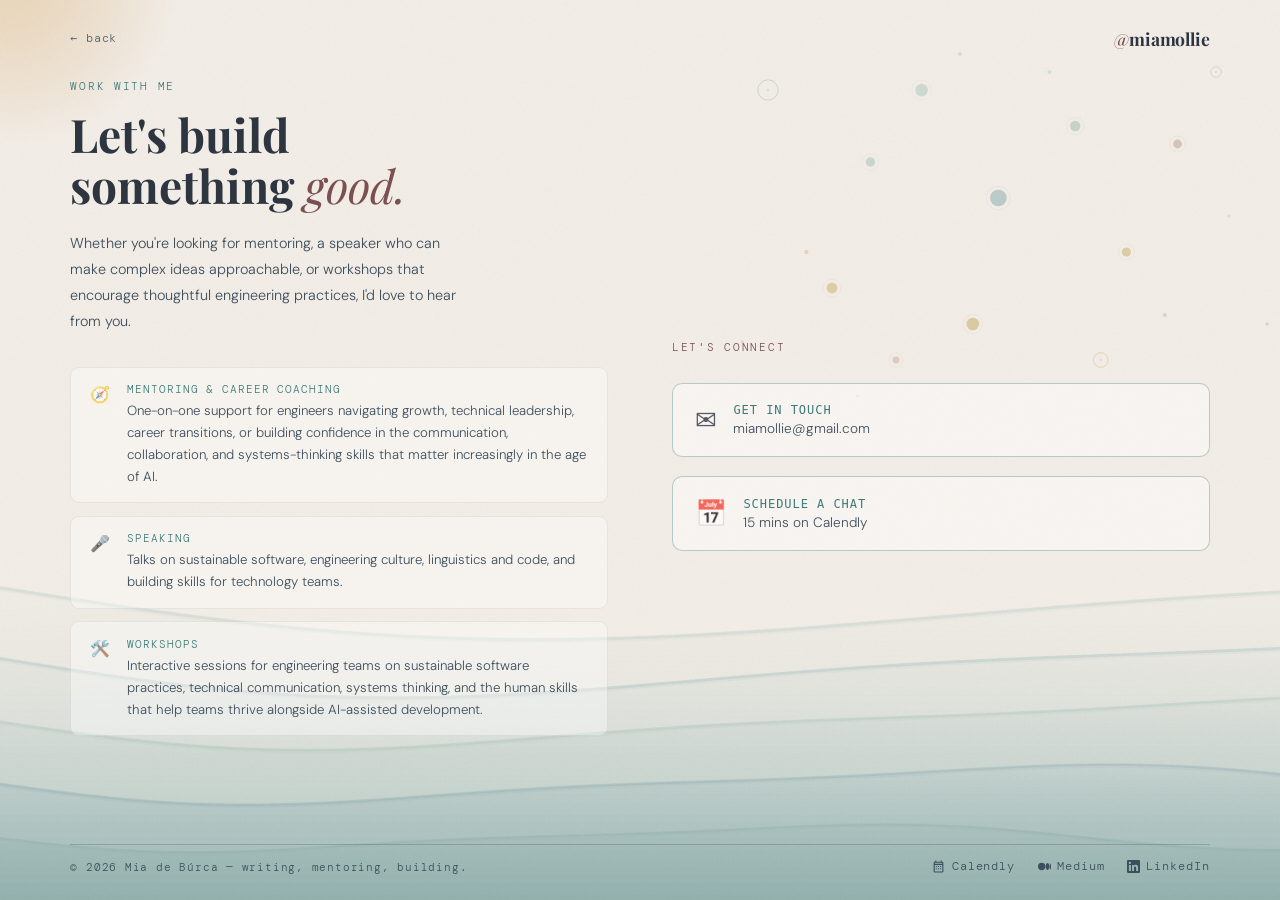
==== commit 7979b39f: "Tweak copy and favicon" ====
--- a/contact.html
+++ b/contact.html
@@ -227,9 +227,9 @@
           <div class="page-eyebrow">work with me</div>
           <h1>Let's build<br />something <em>good.</em></h1>
           <p class="intro">
-            Whether you're looking for hands-on coaching, a speaker who brings
-            depth and warmth, or a workshop that actually sticks — I'd love to
-            hear from you.
+            Whether you're looking for mentoring, a speaker who can make complex
+            ideas approachable, or workshops that encourage thoughtful
+            engineering practices, I'd love to hear from you.
           </p>
           <div class="services">
             <div class="service-card">
@@ -237,9 +237,10 @@
               <div>
                 <div class="s-title">Mentoring &amp; Career Coaching</div>
                 <div class="s-desc">
-                  One-on-one support for engineers navigating growth, career
-                  transitions, or building confidence in ambiguous technical
-                  environments.
+                  One-on-one support for engineers navigating growth, technical
+                  leadership, career transitions, or building confidence in the
+                  communication, collaboration, and systems-thinking skills that
+                  matter increasingly in the age of AI.
                 </div>
               </div>
             </div>
@@ -248,8 +249,9 @@
               <div>
                 <div class="s-title">Speaking</div>
                 <div class="s-desc">
-                  Talks on sustainable software, empathetic engineering culture,
-                  linguistics and code, and career development in tech.
+                  Talks on sustainable software, engineering culture,
+                  linguistics and code, and building skills for technology
+                  teams.
                 </div>
               </div>
             </div>
@@ -258,9 +260,10 @@
               <div>
                 <div class="s-title">Workshops</div>
                 <div class="s-desc">
-                  Hands-on sessions for engineering teams — green software
-                  practices, technical writing, and building inclusive
-                  collaboration.
+                  Interactive sessions for engineering teams on sustainable
+                  software practices, technical communication, systems thinking,
+                  and the human skills that help teams thrive alongside
+                  AI-assisted development.
                 </div>
               </div>
             </div>
@@ -444,17 +447,6 @@
             phase: 2.8,
           },
         ],
-        edges: [
-          [0, 1, [148, 185, 178]],
-          [1, 2, [122, 162, 168]],
-          [1, 4, [192, 158, 80]],
-          [2, 5, [138, 175, 165]],
-          [3, 0, [148, 185, 178]],
-          [3, 6, [192, 158, 80]],
-          [4, 8, [180, 148, 138]],
-          [5, 7, [180, 148, 138]],
-          [6, 8, [148, 185, 178]],
-        ],
         accentDots: [
           { px: 0.63, py: 0.28, r: 1.8, col: [192, 158, 80] },
           { px: 0.82, py: 0.08, r: 1.5, col: [148, 185, 178] },
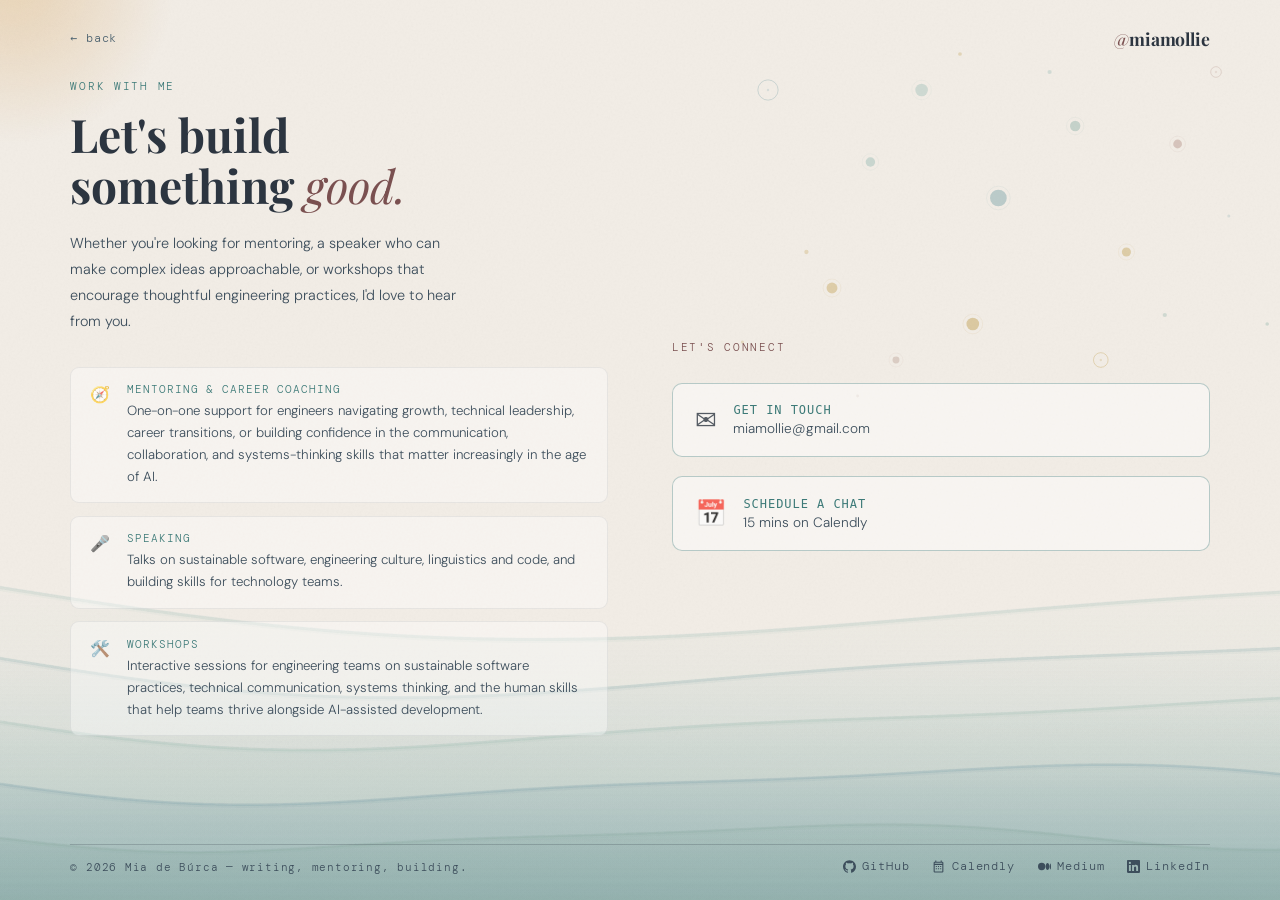
==== commit 61972c4b: "Add github link to footer" ====
--- a/contact.html
+++ b/contact.html
@@ -304,6 +304,20 @@
         >
         <div class="footer-links">
           <a
+            href="https://github.com/miamollie/"
+            class="footer-link"
+            target="_blank"
+            rel="noopener"
+          >
+            <svg viewBox="0 0 24 24" fill="currentColor">
+              <path
+                xmlns="http://www.w3.org/2000/svg"
+                d="M12 .297c-6.63 0-12 5.373-12 12 0 5.303 3.438 9.8 8.205 11.385.6.113.82-.258.82-.577 0-.285-.01-1.04-.015-2.04-3.338.724-4.042-1.61-4.042-1.61C4.422 18.07 3.633 17.7 3.633 17.7c-1.087-.744.084-.729.084-.729 1.205.084 1.838 1.236 1.838 1.236 1.07 1.835 2.809 1.305 3.495.998.108-.776.417-1.305.76-1.605-2.665-.3-5.466-1.332-5.466-5.93 0-1.31.465-2.38 1.235-3.22-.135-.303-.54-1.523.105-3.176 0 0 1.005-.322 3.3 1.23.96-.267 1.98-.399 3-.405 1.02.006 2.04.138 3 .405 2.28-1.552 3.285-1.23 3.285-1.23.645 1.653.24 2.873.12 3.176.765.84 1.23 1.91 1.23 3.22 0 4.61-2.805 5.625-5.475 5.92.42.36.81 1.096.81 2.22 0 1.606-.015 2.896-.015 3.286 0 .315.21.69.825.57C20.565 22.092 24 17.592 24 12.297c0-6.627-5.373-12-12-12"
+              />
+            </svg>
+            GitHub
+          </a>
+          <a
             href="https://calendly.com/miamolliedev/"
             class="footer-link"
             target="_blank"
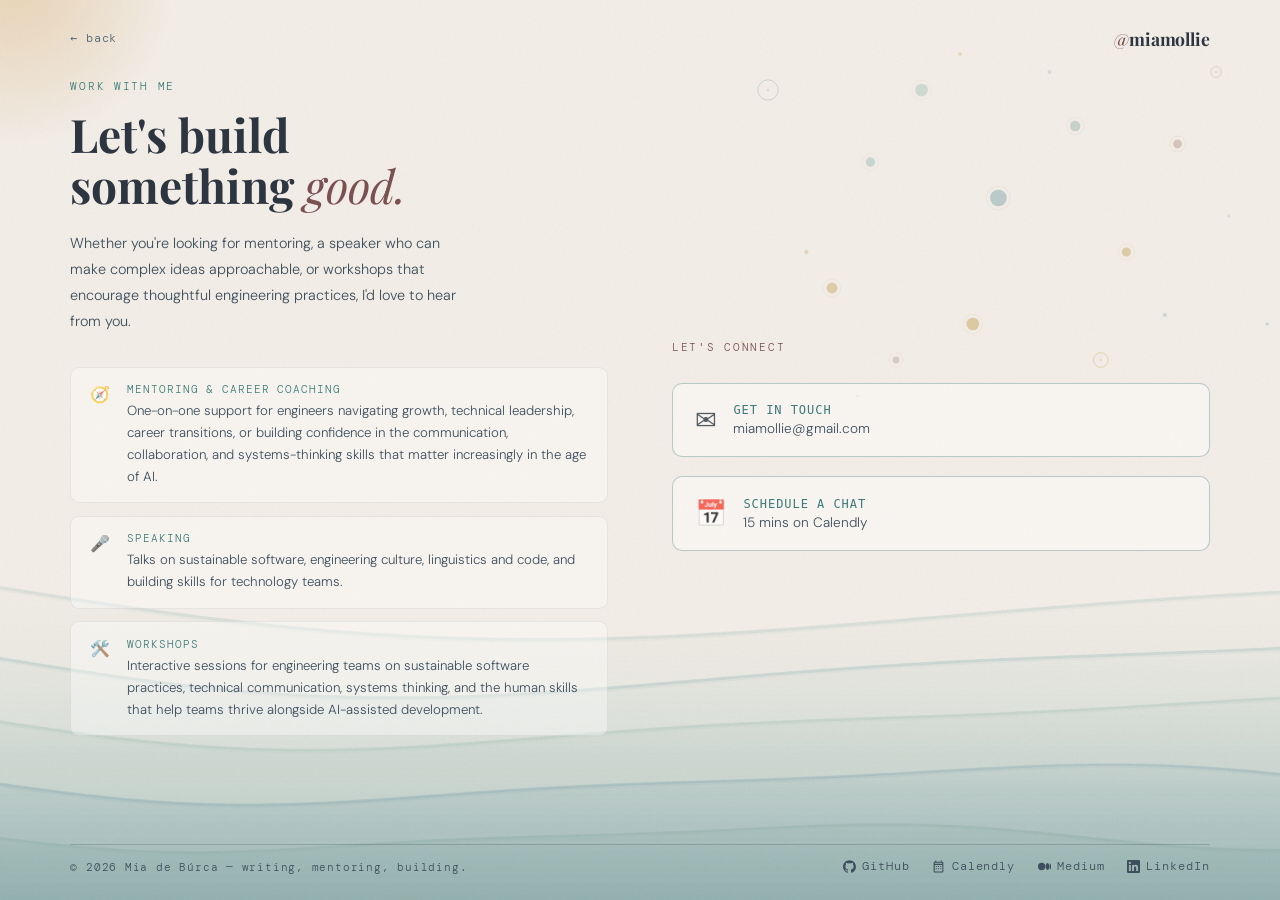
==== commit 97e708b1: "Fix mobile horizontal overflow and improve footer layout - Replace width: 100vw on .shell with width" ====
--- a/contact.html
+++ b/contact.html
@@ -187,7 +187,8 @@
 
         html,
         body {
-          overflow: auto;
+          overflow-y: auto;
+          overflow-x: hidden;
           height: auto;
         }
 
@@ -199,12 +200,6 @@
         .main {
           grid-template-columns: 1fr;
           gap: 2rem;
-        }
-
-        footer {
-          flex-direction: column;
-          align-items: flex-start;
-          gap: 0.8rem;
         }
       }
     </style>
--- a/shared.css
+++ b/shared.css
@@ -22,6 +22,8 @@
 body {
   height: 100%;
   overflow: hidden;
+  overflow-x: hidden;
+  max-width: 100%;
 }
 
 body {
@@ -52,7 +54,8 @@
 .shell {
   position: relative;
   z-index: 1;
-  width: 100vw;
+  width: 100%;
+  max-width: 100%;
   height: 100vh;
   display: grid;
   grid-template-rows: auto 1fr auto;
@@ -126,7 +129,8 @@
 
 .footer-links {
   display: flex;
-  gap: 1.4rem;
+  flex-wrap: wrap;
+  gap: 0.8rem 1.4rem;
 }
 
 .footer-link {
@@ -195,4 +199,21 @@
     animation-iteration-count: 1 !important;
     transition-duration: 0.01ms !important;
   }
+}
+
+@media (max-width: 780px) {
+  footer {
+    flex-direction: column;
+    align-items: flex-start;
+    gap: 0.8rem;
+    margin-top: 2rem;
+    padding-top: 1.4rem;
+  }
+
+  .footer-links {
+    display: grid;
+    grid-template-columns: repeat(2, auto);
+    gap: 0.6rem 1.4rem;
+    width: 100%;
+  }
 }
